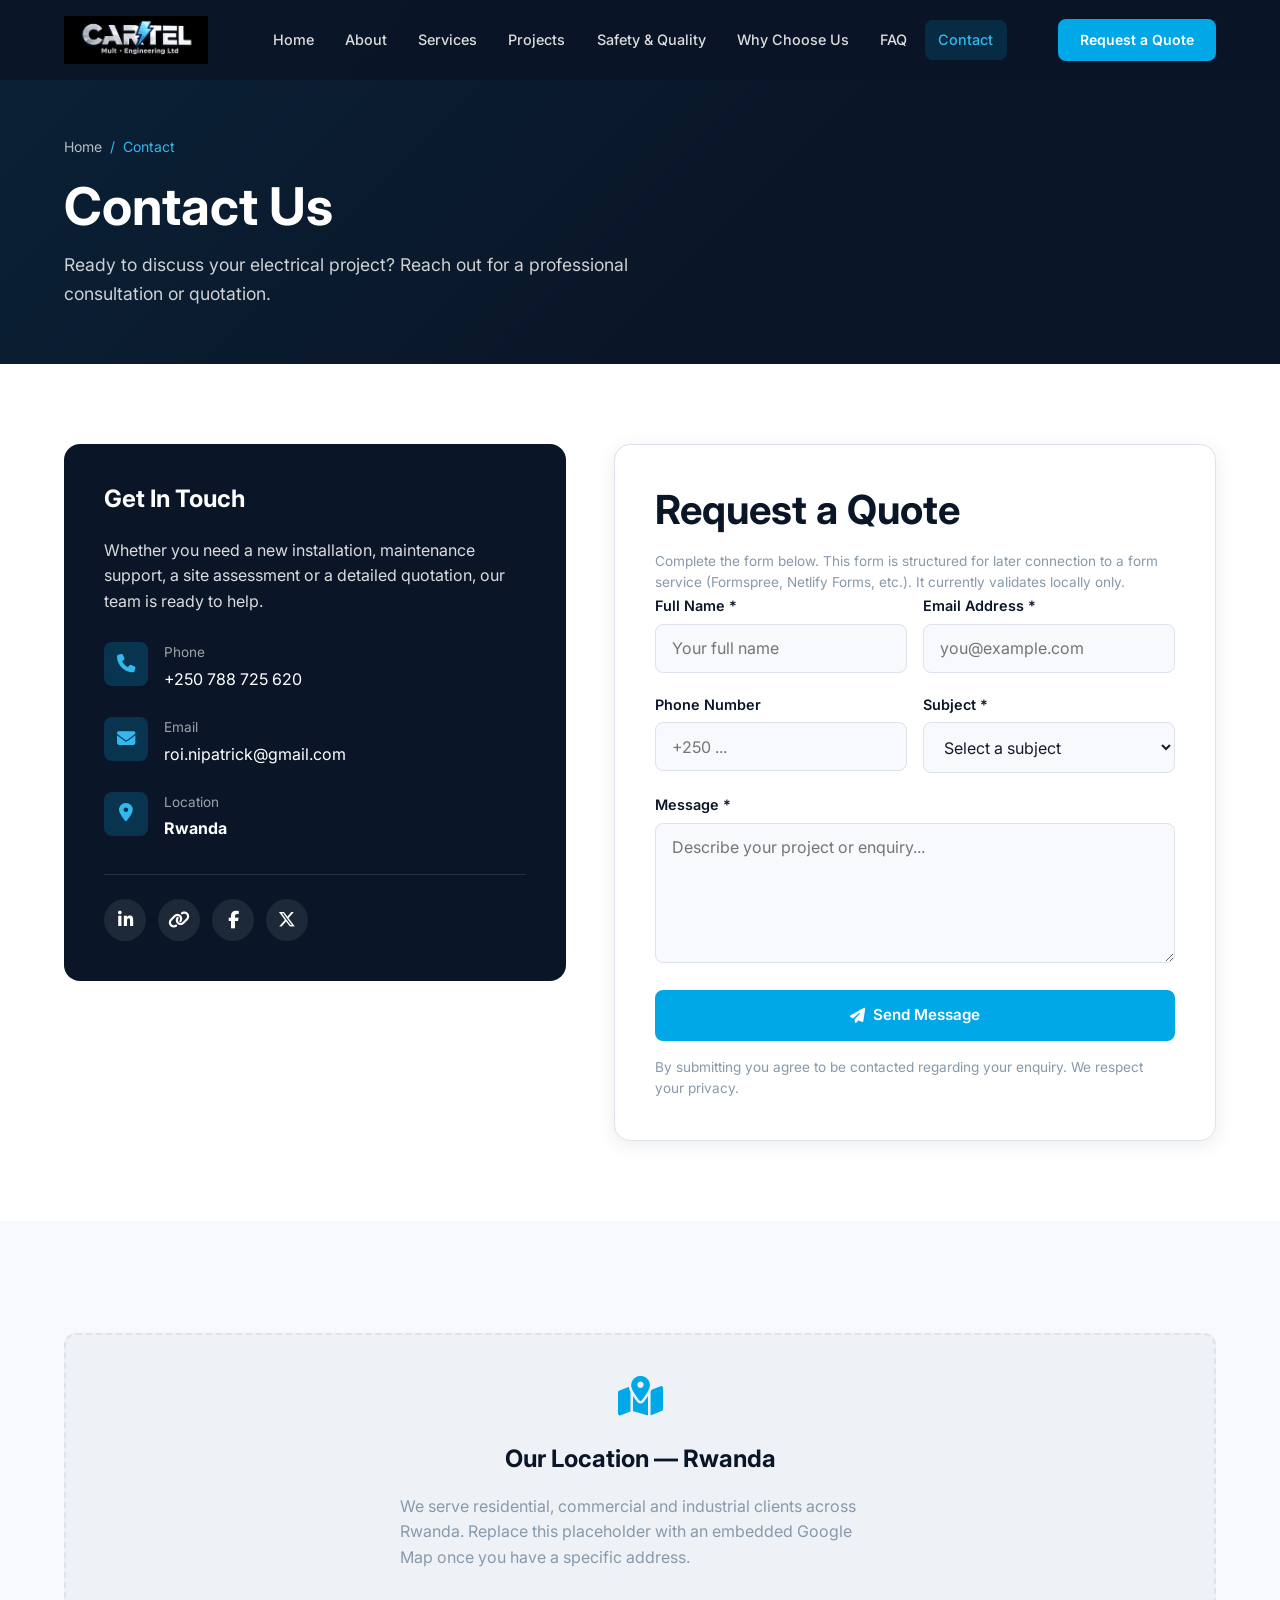
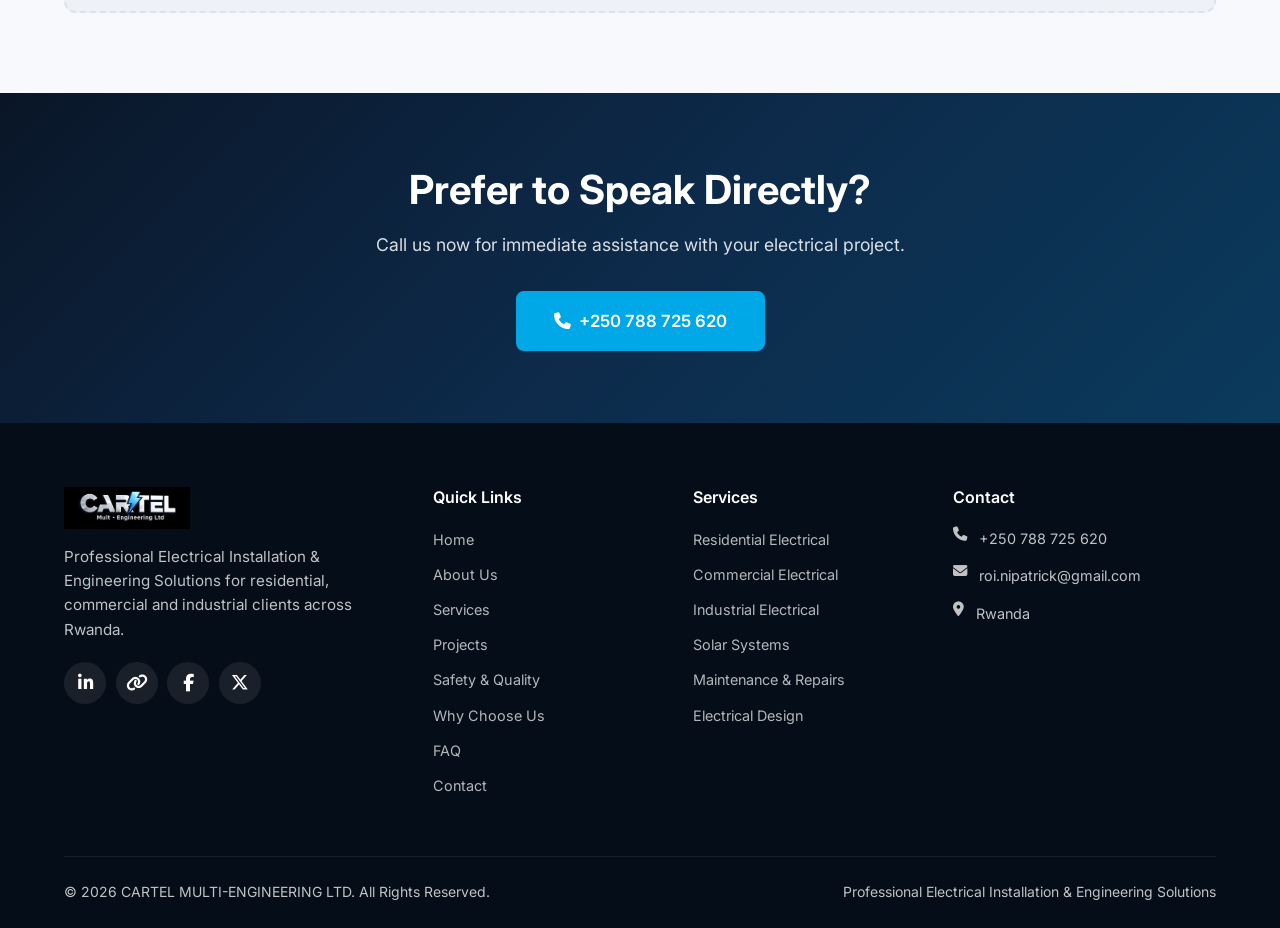
==== contact.html @ 132e582a "Add files via upload" ====
<!DOCTYPE html>
<html lang="en">
<head>
  <meta charset="UTF-8">
  <meta name="viewport" content="width=device-width, initial-scale=1.0">
  <title>Contact Us | CARTEL MULTI-ENGINEERING LTD - Electrical Installation Rwanda</title>
  <meta name="description" content="Contact CARTEL MULTI-ENGINEERING LTD for professional electrical installation, engineering, maintenance and solar services in Rwanda. Request a quote today.">
  <meta name="keywords" content="contact electrical company Rwanda, electrical quote Rwanda, electrician Rwanda contact, CARTEL MULTI-ENGINEERING">
  <meta name="author" content="CARTEL MULTI-ENGINEERING LTD">
  <meta property="og:title" content="Contact Us | CARTEL MULTI-ENGINEERING LTD">
  <meta property="og:description" content="Get in touch for professional electrical installation and engineering solutions in Rwanda. Call, email or send a message.">
  <meta property="og:type" content="website">
  <meta property="og:image" content="logo.jpg">
  <link rel="icon" type="image/jpeg" href="logo.jpg">
  <link rel="preconnect" href="https://fonts.googleapis.com">
  <link rel="preconnect" href="https://fonts.gstatic.com" crossorigin>
  <link href="https://fonts.googleapis.com/css2?family=Inter:wght@400;500;600;700;800&display=swap" rel="stylesheet">
  <link rel="stylesheet" href="https://cdnjs.cloudflare.com/ajax/libs/font-awesome/6.5.1/css/all.min.css">
  <link rel="stylesheet" href="style.css">
</head>
<body>
  <header class="header" role="banner">
    <div class="container header-inner">
      <a href="index.html" class="logo" aria-label="CARTEL MULTI-ENGINEERING LTD Home">
        <img src="logo.jpg" alt="CARTEL MULTI-ENGINEERING LTD Logo">
      </a>
      <nav class="nav" aria-label="Main navigation">
        <a href="index.html" class="nav-link">Home</a>
        <a href="about.html" class="nav-link">About</a>
        <a href="services.html" class="nav-link">Services</a>
        <a href="projects.html" class="nav-link">Projects</a>
        <a href="safety.html" class="nav-link">Safety & Quality</a>
        <a href="why-us.html" class="nav-link">Why Choose Us</a>
        <a href="faq.html" class="nav-link">FAQ</a>
        <a href="contact.html" class="nav-link active">Contact</a>
      </nav>
      <div class="header-cta">
        <a href="contact.html" class="btn btn-primary">Request a Quote</a>
      </div>
      <button class="menu-toggle" aria-label="Open menu" aria-expanded="false" aria-controls="mobile-nav">
        <span></span><span></span><span></span>
      </button>
    </div>
  </header>

  <div class="nav-overlay" id="mobile-nav" role="dialog" aria-label="Mobile navigation">
    <nav class="nav" aria-label="Mobile navigation">
      <a href="index.html" class="nav-link">Home</a>
      <a href="about.html" class="nav-link">About</a>
      <a href="services.html" class="nav-link">Services</a>
      <a href="projects.html" class="nav-link">Projects</a>
      <a href="safety.html" class="nav-link">Safety & Quality</a>
      <a href="why-us.html" class="nav-link">Why Choose Us</a>
      <a href="faq.html" class="nav-link">FAQ</a>
      <a href="contact.html" class="nav-link active">Contact</a>
    </nav>
    <div class="header-cta">
      <a href="contact.html" class="btn btn-primary">Request a Quote</a>
    </div>
  </div>

  <main>
    <section class="page-hero">
      <div class="container">
        <nav class="breadcrumb" aria-label="Breadcrumb">
          <a href="index.html">Home</a>
          <span>/</span>
          <span>Contact</span>
        </nav>
        <h1>Contact Us</h1>
        <p>Ready to discuss your electrical project? Reach out for a professional consultation or quotation.</p>
      </div>
    </section>

    <section class="section">
      <div class="container">
        <div class="contact-grid">
          <!-- Contact Info Card -->
          <div class="contact-info-card fade-up">
            <h3>Get In Touch</h3>
            <p style="color: rgba(255,255,255,0.85); margin-bottom: 1.75rem;">Whether you need a new installation, maintenance support, a site assessment or a detailed quotation, our team is ready to help.</p>

            <div class="contact-detail">
              <div class="contact-detail-icon"><i class="fas fa-phone" aria-hidden="true"></i></div>
              <div>
                <span>Phone</span>
                <a href="tel:+250788725620">+250 788 725 620</a>
              </div>
            </div>
            <div class="contact-detail">
              <div class="contact-detail-icon"><i class="fas fa-envelope" aria-hidden="true"></i></div>
              <div>
                <span>Email</span>
                <a href="mailto:roi.nipatrick@gmail.com">roi.nipatrick@gmail.com</a>
              </div>
            </div>
            <div class="contact-detail">
              <div class="contact-detail-icon"><i class="fas fa-map-marker-alt" aria-hidden="true"></i></div>
              <div>
                <span>Location</span>
                <strong style="color:#fff; display:block;">Rwanda</strong>
              </div>
            </div>

            <div class="social-links">
              <a href="https://www.linkedin.com/in/carterpatrique" class="social-link" target="_blank" rel="noopener noreferrer" aria-label="LinkedIn"><i class="fab fa-linkedin-in"></i></a>
              <a href="https://linktr.ee/Cartel_patrique" class="social-link" target="_blank" rel="noopener noreferrer" aria-label="Linktree"><i class="fas fa-link"></i></a>
              <a href="https://www.facebook.com/cartel.patrique" class="social-link" target="_blank" rel="noopener noreferrer" aria-label="Facebook"><i class="fab fa-facebook-f"></i></a>
              <a href="https://x.com/Cartel_Patrique" class="social-link" target="_blank" rel="noopener noreferrer" aria-label="X / Twitter"><i class="fab fa-x-twitter"></i></a>
            </div>
          </div>

          <!-- Contact Form -->
          <div class="contact-form fade-up">
            <h2 style="margin-bottom: 0.5rem;">Request a Quote</h2>
            <p class="form-note">Complete the form below. This form is structured for later connection to a form service (Formspree, Netlify Forms, etc.). It currently validates locally only.</p>

            <form id="contactForm" novalidate>
              <div class="form-row">
                <div class="form-group">
                  <label for="name">Full Name *</label>
                  <input type="text" id="name" name="name" required autocomplete="name" placeholder="Your full name">
                </div>
                <div class="form-group">
                  <label for="email">Email Address *</label>
                  <input type="email" id="email" name="email" required autocomplete="email" placeholder="you@example.com">
                </div>
              </div>
              <div class="form-row">
                <div class="form-group">
                  <label for="phone">Phone Number</label>
                  <input type="tel" id="phone" name="phone" autocomplete="tel" placeholder="+250 ...">
                </div>
                <div class="form-group">
                  <label for="subject">Subject *</label>
                  <select id="subject" name="subject" required>
                    <option value="">Select a subject</option>
                    <option value="quote">Request a Quote</option>
                    <option value="residential">Residential Electrical</option>
                    <option value="commercial">Commercial Electrical</option>
                    <option value="industrial">Industrial Electrical</option>
                    <option value="solar">Solar Systems</option>
                    <option value="maintenance">Maintenance / Repair</option>
                    <option value="inspection">Inspection &amp; Testing</option>
                    <option value="other">Other Enquiry</option>
                  </select>
                </div>
              </div>
              <div class="form-group">
                <label for="message">Message *</label>
                <textarea id="message" name="message" rows="5" required placeholder="Describe your project or enquiry..."></textarea>
              </div>
              <button type="submit" class="btn btn-primary" style="width:100%;">
                <i class="fas fa-paper-plane" aria-hidden="true"></i> Send Message
              </button>
              <p class="form-note" style="margin-top:1rem; margin-bottom:0;">By submitting you agree to be contacted regarding your enquiry. We respect your privacy.</p>
            </form>

            <div id="formSuccess" class="form-success" hidden>
              <i class="fas fa-check-circle" style="font-size:2.5rem; color:var(--accent); margin-bottom:1rem;" aria-hidden="true"></i>
              <h3>Thank you</h3>
              <p>Your message has been validated successfully. Please connect this form to a backend or form service to enable actual delivery. You can also reach us directly by phone or email.</p>
            </div>
          </div>
        </div>
      </div>
    </section>

    <section class="section section-light">
      <div class="container">
        <div class="map-placeholder fade-up" role="img" aria-label="Map placeholder for Rwanda location">
          <i class="fas fa-map-marked-alt" aria-hidden="true"></i>
          <h3 style="margin:1rem 0 0.5rem; color:var(--primary);">Our Location — Rwanda</h3>
          <p style="max-width:480px; margin:0 auto;">We serve residential, commercial and industrial clients across Rwanda. Replace this placeholder with an embedded Google Map once you have a specific address.</p>
        </div>
      </div>
    </section>

    <section class="cta-section">
      <div class="container">
        <div class="cta-content fade-up">
          <h2>Prefer to Speak Directly?</h2>
          <p>Call us now for immediate assistance with your electrical project.</p>
          <a href="tel:+250788725620" class="btn btn-primary btn-lg">
            <i class="fas fa-phone" aria-hidden="true"></i> +250 788 725 620
          </a>
        </div>
      </div>
    </section>
  </main>

  <footer class="footer" role="contentinfo">
    <div class="container">
      <div class="footer-grid">
        <div class="footer-brand">
          <a href="index.html" class="logo">
            <img src="logo.jpg" alt="CARTEL MULTI-ENGINEERING LTD">
          </a>
          <p>Professional Electrical Installation &amp; Engineering Solutions for residential, commercial and industrial clients across Rwanda.</p>
          <div class="footer-social">
            <a href="https://www.linkedin.com/in/carterpatrique" class="social-link" target="_blank" rel="noopener noreferrer" aria-label="LinkedIn"><i class="fab fa-linkedin-in"></i></a>
            <a href="https://linktr.ee/Cartel_patrique" class="social-link" target="_blank" rel="noopener noreferrer" aria-label="Linktree"><i class="fas fa-link"></i></a>
            <a href="https://www.facebook.com/cartel.patrique" class="social-link" target="_blank" rel="noopener noreferrer" aria-label="Facebook"><i class="fab fa-facebook-f"></i></a>
            <a href="https://x.com/Cartel_Patrique" class="social-link" target="_blank" rel="noopener noreferrer" aria-label="X / Twitter"><i class="fab fa-x-twitter"></i></a>
          </div>
        </div>
        <div>
          <h4>Quick Links</h4>
          <ul class="footer-links">
            <li><a href="index.html">Home</a></li>
            <li><a href="about.html">About Us</a></li>
            <li><a href="services.html">Services</a></li>
            <li><a href="projects.html">Projects</a></li>
            <li><a href="safety.html">Safety &amp; Quality</a></li>
            <li><a href="why-us.html">Why Choose Us</a></li>
            <li><a href="faq.html">FAQ</a></li>
            <li><a href="contact.html">Contact</a></li>
          </ul>
        </div>
        <div>
          <h4>Services</h4>
          <ul class="footer-links">
            <li><a href="services.html">Residential Electrical</a></li>
            <li><a href="services.html">Commercial Electrical</a></li>
            <li><a href="services.html">Industrial Electrical</a></li>
            <li><a href="services.html">Solar Systems</a></li>
            <li><a href="services.html">Maintenance &amp; Repairs</a></li>
            <li><a href="services.html">Electrical Design</a></li>
          </ul>
        </div>
        <div>
          <h4>Contact</h4>
          <ul class="footer-contact">
            <li><i class="fas fa-phone" aria-hidden="true"></i><a href="tel:+250788725620">+250 788 725 620</a></li>
            <li><i class="fas fa-envelope" aria-hidden="true"></i><a href="mailto:roi.nipatrick@gmail.com">roi.nipatrick@gmail.com</a></li>
            <li><i class="fas fa-map-marker-alt" aria-hidden="true"></i><span>Rwanda</span></li>
          </ul>
        </div>
      </div>
      <div class="footer-bottom">
        <p>&copy; <span class="current-year">2026</span> CARTEL MULTI-ENGINEERING LTD. All Rights Reserved.</p>
        <p>Professional Electrical Installation &amp; Engineering Solutions</p>
      </div>
    </div>
  </footer>

  <button class="back-to-top" aria-label="Back to top"><i class="fas fa-arrow-up"></i></button>
  <script src="script.js"></script>
</body>
</html>
---- style.css ----
/* =====================================================
   CARTEL MULTI-ENGINEERING LTD - Main Stylesheet
   Professional Electrical Installation & Engineering
   ===================================================== */

/* CSS Variables */
:root {
  --primary: #0a1628;
  --primary-light: #13233a;
  --primary-dark: #050d18;
  --accent: #00a8e8;
  --accent-hover: #0090c8;
  --accent-light: #33b8ed;
  --electric: #00d4ff;
  --text: #1a1a2e;
  --text-light: #5a6a7a;
  --text-muted: #8899aa;
  --white: #ffffff;
  --off-white: #f7f9fc;
  --light-gray: #eef2f7;
  --border: #dce3ec;
  --success: #10b981;
  --warning: #f59e0b;
  --shadow-sm: 0 2px 8px rgba(10, 22, 40, 0.06);
  --shadow: 0 4px 20px rgba(10, 22, 40, 0.08);
  --shadow-lg: 0 12px 40px rgba(10, 22, 40, 0.12);
  --shadow-xl: 0 20px 60px rgba(10, 22, 40, 0.15);
  --radius: 8px;
  --radius-lg: 12px;
  --radius-xl: 16px;
  --transition: 0.3s ease;
  --font: 'Inter', -apple-system, BlinkMacSystemFont, 'Segoe UI', Roboto, Oxygen, Ubuntu, sans-serif;
  --header-height: 80px;
}

/* Reset & Base */
*, *::before, *::after {
  box-sizing: border-box;
  margin: 0;
  padding: 0;
}

html {
  scroll-behavior: smooth;
  font-size: 16px;
}

@media (prefers-reduced-motion: reduce) {
  html { scroll-behavior: auto; }
  *, *::before, *::after {
    animation-duration: 0.01ms !important;
    animation-iteration-count: 1 !important;
    transition-duration: 0.01ms !important;
  }
}

body {
  font-family: var(--font);
  color: var(--text);
  background: var(--white);
  line-height: 1.6;
  overflow-x: hidden;
}

img {
  max-width: 100%;
  height: auto;
  display: block;
}

a {
  color: var(--accent);
  text-decoration: none;
  transition: color var(--transition);
}

a:hover {
  color: var(--accent-hover);
}

ul, ol {
  list-style: none;
}

button, input, textarea, select {
  font-family: inherit;
  font-size: inherit;
}

/* Typography */
h1, h2, h3, h4, h5, h6 {
  font-weight: 700;
  line-height: 1.25;
  color: var(--primary);
}

h1 { font-size: clamp(2rem, 5vw, 3.25rem); }
h2 { font-size: clamp(1.75rem, 4vw, 2.5rem); }
h3 { font-size: clamp(1.25rem, 3vw, 1.5rem); }
h4 { font-size: 1.125rem; }

.section-title {
  margin-bottom: 1rem;
}

.section-subtitle {
  color: var(--text-light);
  font-size: 1.1rem;
  max-width: 640px;
  margin: 0 auto 2.5rem;
}

.text-center { text-align: center; }
.text-accent { color: var(--accent); }

/* Container */
.container {
  width: 100%;
  max-width: 1200px;
  margin: 0 auto;
  padding: 0 1.5rem;
}

.container-wide {
  max-width: 1400px;
}

/* Buttons */
.btn {
  display: inline-flex;
  align-items: center;
  justify-content: center;
  gap: 0.5rem;
  padding: 0.875rem 1.75rem;
  font-weight: 600;
  font-size: 0.95rem;
  border-radius: var(--radius);
  border: 2px solid transparent;
  cursor: pointer;
  transition: all var(--transition);
  text-decoration: none;
  line-height: 1.2;
  white-space: nowrap;
}

.btn-primary {
  background: var(--accent);
  color: var(--white);
  border-color: var(--accent);
}

.btn-primary:hover {
  background: var(--accent-hover);
  border-color: var(--accent-hover);
  color: var(--white);
  transform: translateY(-2px);
  box-shadow: 0 8px 20px rgba(0, 168, 232, 0.35);
}

.btn-secondary {
  background: transparent;
  color: var(--white);
  border-color: var(--white);
}

.btn-secondary:hover {
  background: var(--white);
  color: var(--primary);
}

.btn-outline {
  background: transparent;
  color: var(--accent);
  border-color: var(--accent);
}

.btn-outline:hover {
  background: var(--accent);
  color: var(--white);
}

.btn-dark {
  background: var(--primary);
  color: var(--white);
  border-color: var(--primary);
}

.btn-dark:hover {
  background: var(--primary-light);
  border-color: var(--primary-light);
  color: var(--white);
  transform: translateY(-2px);
}

.btn-lg {
  padding: 1.1rem 2.25rem;
  font-size: 1.05rem;
}

.btn-sm {
  padding: 0.6rem 1.25rem;
  font-size: 0.875rem;
}

/* Header */
.header {
  position: fixed;
  top: 0;
  left: 0;
  right: 0;
  z-index: 1000;
  background: rgba(10, 22, 40, 0.97);
  backdrop-filter: blur(12px);
  -webkit-backdrop-filter: blur(12px);
  height: var(--header-height);
  transition: box-shadow var(--transition);
}

.header.scrolled {
  box-shadow: 0 4px 30px rgba(0, 0, 0, 0.25);
}

.header-inner {
  display: flex;
  align-items: center;
  justify-content: space-between;
  height: 100%;
  gap: 1.5rem;
}

.logo {
  display: flex;
  align-items: center;
  flex-shrink: 0;
}

.logo img {
  height: 48px;
  width: auto;
  object-fit: contain;
}

.nav {
  display: flex;
  align-items: center;
  gap: 0.25rem;
}

.nav-link {
  color: rgba(255, 255, 255, 0.85);
  font-weight: 500;
  font-size: 0.9rem;
  padding: 0.5rem 0.85rem;
  border-radius: var(--radius);
  transition: all var(--transition);
  white-space: nowrap;
}

.nav-link:hover,
.nav-link.active {
  color: var(--white);
  background: rgba(0, 168, 232, 0.15);
}

.nav-link.active {
  color: var(--accent-light);
}

.header-cta {
  flex-shrink: 0;
}

.header-cta .btn {
  padding: 0.65rem 1.25rem;
  font-size: 0.875rem;
}

/* Mobile Menu Toggle */
.menu-toggle {
  display: none;
  flex-direction: column;
  justify-content: center;
  gap: 5px;
  width: 40px;
  height: 40px;
  background: transparent;
  border: none;
  cursor: pointer;
  padding: 8px;
  z-index: 1001;
}

.menu-toggle span {
  display: block;
  width: 100%;
  height: 2.5px;
  background: var(--white);
  border-radius: 2px;
  transition: all 0.3s ease;
}

.menu-toggle.active span:nth-child(1) {
  transform: translateY(7.5px) rotate(45deg);
}

.menu-toggle.active span:nth-child(2) {
  opacity: 0;
}

.menu-toggle.active span:nth-child(3) {
  transform: translateY(-7.5px) rotate(-45deg);
}

/* Mobile Nav Overlay */
.nav-overlay {
  display: none;
}

/* Hero */
.hero {
  position: relative;
  min-height: 100vh;
  display: flex;
  align-items: center;
  background: var(--primary);
  color: var(--white);
  padding-top: var(--header-height);
  overflow: hidden;
}

.hero-bg {
  position: absolute;
  inset: 0;
  background: 
    linear-gradient(135deg, rgba(10, 22, 40, 0.92) 0%, rgba(10, 22, 40, 0.85) 50%, rgba(0, 80, 120, 0.75) 100%),
    url('https://images.unsplash.com/photo-1621905251189-08b45d6a269e?w=1920&q=80') center/cover no-repeat;
}

.hero-content {
  position: relative;
  z-index: 2;
  max-width: 720px;
  padding: 4rem 0;
}

.hero-badge {
  display: inline-flex;
  align-items: center;
  gap: 0.5rem;
  background: rgba(0, 168, 232, 0.15);
  border: 1px solid rgba(0, 168, 232, 0.35);
  color: var(--accent-light);
  padding: 0.4rem 1rem;
  border-radius: 50px;
  font-size: 0.85rem;
  font-weight: 600;
  margin-bottom: 1.5rem;
}

.hero h1 {
  color: var(--white);
  margin-bottom: 1.25rem;
  letter-spacing: -0.02em;
}

.hero-text {
  font-size: 1.15rem;
  color: rgba(255, 255, 255, 0.85);
  margin-bottom: 2rem;
  max-width: 560px;
  line-height: 1.7;
}

.hero-actions {
  display: flex;
  flex-wrap: wrap;
  gap: 1rem;
  margin-bottom: 3rem;
}

.hero-stats {
  display: flex;
  flex-wrap: wrap;
  gap: 2.5rem;
  padding-top: 2rem;
  border-top: 1px solid rgba(255, 255, 255, 0.12);
}

.hero-stat strong {
  display: block;
  font-size: 1.75rem;
  color: var(--accent-light);
  font-weight: 700;
}

.hero-stat span {
  font-size: 0.9rem;
  color: rgba(255, 255, 255, 0.7);
}

/* Sections */
.section {
  padding: 5rem 0;
}

.section-dark {
  background: var(--primary);
  color: var(--white);
}

.section-dark h2,
.section-dark h3 {
  color: var(--white);
}

.section-light {
  background: var(--off-white);
}

.section-header {
  text-align: center;
  margin-bottom: 3rem;
}

.section-header .section-subtitle {
  margin-left: auto;
  margin-right: auto;
}

/* Cards Grid */
.cards-grid {
  display: grid;
  grid-template-columns: repeat(auto-fit, minmax(280px, 1fr));
  gap: 1.75rem;
}

.card {
  background: var(--white);
  border-radius: var(--radius-lg);
  overflow: hidden;
  box-shadow: var(--shadow);
  transition: all var(--transition);
  border: 1px solid var(--border);
}

.card:hover {
  transform: translateY(-6px);
  box-shadow: var(--shadow-lg);
}

.card-img {
  height: 200px;
  overflow: hidden;
  background: var(--light-gray);
}

.card-img img {
  width: 100%;
  height: 100%;
  object-fit: cover;
  transition: transform 0.5s ease;
}

.card:hover .card-img img {
  transform: scale(1.05);
}

.card-body {
  padding: 1.5rem;
}

.card-body h3 {
  margin-bottom: 0.6rem;
  font-size: 1.2rem;
}

.card-body p {
  color: var(--text-light);
  font-size: 0.95rem;
  margin-bottom: 1rem;
}

.card-link {
  font-weight: 600;
  font-size: 0.9rem;
  display: inline-flex;
  align-items: center;
  gap: 0.35rem;
}

.card-link::after {
  content: '→';
  transition: transform var(--transition);
}

.card-link:hover::after {
  transform: translateX(4px);
}

/* Feature / Strength Cards */
.feature-card {
  background: var(--white);
  border-radius: var(--radius-lg);
  padding: 2rem;
  box-shadow: var(--shadow-sm);
  border: 1px solid var(--border);
  transition: all var(--transition);
  height: 100%;
}

.feature-card:hover {
  box-shadow: var(--shadow);
  border-color: rgba(0, 168, 232, 0.3);
}

.feature-icon {
  width: 56px;
  height: 56px;
  background: linear-gradient(135deg, rgba(0, 168, 232, 0.12), rgba(0, 168, 232, 0.05));
  border-radius: var(--radius);
  display: flex;
  align-items: center;
  justify-content: center;
  margin-bottom: 1.25rem;
  color: var(--accent);
  font-size: 1.5rem;
}

.feature-card h3 {
  margin-bottom: 0.6rem;
  font-size: 1.15rem;
}

.feature-card p {
  color: var(--text-light);
  font-size: 0.95rem;
}

/* Why Choose / Values */
.values-grid {
  display: grid;
  grid-template-columns: repeat(auto-fit, minmax(260px, 1fr));
  gap: 1.5rem;
}

.value-item {
  display: flex;
  gap: 1rem;
  padding: 1.5rem;
  background: var(--white);
  border-radius: var(--radius-lg);
  border: 1px solid var(--border);
  transition: all var(--transition);
}

.value-item:hover {
  border-color: var(--accent);
  box-shadow: var(--shadow);
}

.value-icon {
  flex-shrink: 0;
  width: 48px;
  height: 48px;
  background: rgba(0, 168, 232, 0.1);
  border-radius: 50%;
  display: flex;
  align-items: center;
  justify-content: center;
  color: var(--accent);
  font-size: 1.25rem;
}

.value-item h4 {
  margin-bottom: 0.35rem;
}

.value-item p {
  color: var(--text-light);
  font-size: 0.9rem;
}

/* CTA Banner */
.cta-banner {
  background: linear-gradient(135deg, var(--primary) 0%, #0d2a4a 50%, #0a3a5c 100%);
  color: var(--white);
  padding: 4.5rem 0;
  text-align: center;
  position: relative;
  overflow: hidden;
}

.cta-banner::before {
  content: '';
  position: absolute;
  top: -50%;
  right: -20%;
  width: 60%;
  height: 200%;
  background: radial-gradient(circle, rgba(0, 168, 232, 0.12) 0%, transparent 70%);
  pointer-events: none;
}

.cta-banner h2 {
  color: var(--white);
  margin-bottom: 1rem;
}

.cta-banner p {
  color: rgba(255, 255, 255, 0.85);
  font-size: 1.1rem;
  max-width: 560px;
  margin: 0 auto 2rem;
}

.cta-actions {
  display: flex;
  flex-wrap: wrap;
  justify-content: center;
  gap: 1rem;
}

/* Page Hero (inner pages) */
.page-hero {
  background: var(--primary);
  color: var(--white);
  padding: calc(var(--header-height) + 3.5rem) 0 3.5rem;
  position: relative;
  overflow: hidden;
}

.page-hero::before {
  content: '';
  position: absolute;
  inset: 0;
  background: linear-gradient(135deg, rgba(0, 168, 232, 0.08) 0%, transparent 60%);
}

.page-hero .container {
  position: relative;
  z-index: 1;
}

.page-hero h1 {
  color: var(--white);
  margin-bottom: 0.75rem;
}

.page-hero p {
  color: rgba(255, 255, 255, 0.8);
  font-size: 1.1rem;
  max-width: 600px;
}

.breadcrumb {
  display: flex;
  align-items: center;
  gap: 0.5rem;
  font-size: 0.875rem;
  color: rgba(255, 255, 255, 0.6);
  margin-bottom: 1rem;
}

.breadcrumb a {
  color: rgba(255, 255, 255, 0.7);
}

.breadcrumb a:hover {
  color: var(--accent-light);
}

.breadcrumb span {
  color: var(--accent-light);
}

/* About specific */
.about-grid {
  display: grid;
  grid-template-columns: 1fr 1fr;
  gap: 3rem;
  align-items: center;
}

.about-image {
  border-radius: var(--radius-xl);
  overflow: hidden;
  box-shadow: var(--shadow-lg);
}

.about-image img {
  width: 100%;
  height: 100%;
  object-fit: cover;
  min-height: 360px;
}

.about-content h2 {
  margin-bottom: 1.25rem;
}

.about-content p {
  color: var(--text-light);
  margin-bottom: 1rem;
}

.mission-vision {
  display: grid;
  grid-template-columns: 1fr 1fr;
  gap: 2rem;
}

.mv-card {
  background: var(--white);
  padding: 2rem;
  border-radius: var(--radius-lg);
  border-left: 4px solid var(--accent);
  box-shadow: var(--shadow);
}

.mv-card h3 {
  margin-bottom: 0.75rem;
  display: flex;
  align-items: center;
  gap: 0.5rem;
}

.mv-card p {
  color: var(--text-light);
}

/* Services */
.service-card {
  background: var(--white);
  border-radius: var(--radius-lg);
  overflow: hidden;
  box-shadow: var(--shadow);
  border: 1px solid var(--border);
  transition: all var(--transition);
  display: flex;
  flex-direction: column;
  height: 100%;
}

.service-card:hover {
  transform: translateY(-5px);
  box-shadow: var(--shadow-lg);
  border-color: rgba(0, 168, 232, 0.25);
}

.service-card .card-img {
  height: 180px;
}

.service-card .card-body {
  flex: 1;
  display: flex;
  flex-direction: column;
}

.service-card .card-body p {
  flex: 1;
}

.service-tags {
  display: flex;
  flex-wrap: wrap;
  gap: 0.4rem;
  margin-top: 0.75rem;
}

.service-tag {
  background: rgba(0, 168, 232, 0.1);
  color: var(--accent);
  font-size: 0.75rem;
  font-weight: 600;
  padding: 0.25rem 0.6rem;
  border-radius: 4px;
}

/* Projects */
.filter-bar {
  display: flex;
  flex-wrap: wrap;
  gap: 0.5rem;
  justify-content: center;
  margin-bottom: 2.5rem;
}

.filter-btn {
  padding: 0.55rem 1.25rem;
  border-radius: 50px;
  border: 1.5px solid var(--border);
  background: var(--white);
  color: var(--text);
  font-weight: 500;
  font-size: 0.9rem;
  cursor: pointer;
  transition: all var(--transition);
}

.filter-btn:hover,
.filter-btn.active {
  background: var(--accent);
  border-color: var(--accent);
  color: var(--white);
}

.project-card {
  position: relative;
  border-radius: var(--radius-lg);
  overflow: hidden;
  box-shadow: var(--shadow);
  background: var(--white);
  transition: all var(--transition);
}

.project-card:hover {
  transform: translateY(-5px);
  box-shadow: var(--shadow-lg);
}

.project-card .card-img {
  height: 220px;
}

.project-badge {
  position: absolute;
  top: 1rem;
  left: 1rem;
  background: var(--accent);
  color: var(--white);
  font-size: 0.75rem;
  font-weight: 600;
  padding: 0.3rem 0.75rem;
  border-radius: 4px;
  z-index: 2;
}

.project-placeholder-note {
  background: rgba(0, 168, 232, 0.08);
  border: 1px dashed rgba(0, 168, 232, 0.35);
  border-radius: var(--radius);
  padding: 0.75rem 1rem;
  font-size: 0.85rem;
  color: var(--text-light);
  margin-bottom: 2rem;
  text-align: center;
}

/* Safety page */
.safety-list {
  display: grid;
  gap: 1.25rem;
}

.safety-item {
  display: flex;
  gap: 1.25rem;
  align-items: flex-start;
  background: var(--white);
  padding: 1.5rem;
  border-radius: var(--radius-lg);
  border: 1px solid var(--border);
}

.safety-num {
  flex-shrink: 0;
  width: 40px;
  height: 40px;
  background: var(--accent);
  color: var(--white);
  border-radius: 50%;
  display: flex;
  align-items: center;
  justify-content: center;
  font-weight: 700;
  font-size: 1rem;
}

.safety-item h4 {
  margin-bottom: 0.35rem;
}

.safety-item p {
  color: var(--text-light);
  font-size: 0.95rem;
}

/* FAQ Accordion */
.faq-list {
  max-width: 800px;
  margin: 0 auto;
}

.faq-item {
  background: var(--white);
  border: 1px solid var(--border);
  border-radius: var(--radius);
  margin-bottom: 0.75rem;
  overflow: hidden;
  transition: box-shadow var(--transition);
}

.faq-item.active {
  box-shadow: var(--shadow);
  border-color: rgba(0, 168, 232, 0.3);
}

.faq-question {
  width: 100%;
  display: flex;
  align-items: center;
  justify-content: space-between;
  gap: 1rem;
  padding: 1.25rem 1.5rem;
  background: transparent;
  border: none;
  cursor: pointer;
  text-align: left;
  font-weight: 600;
  font-size: 1rem;
  color: var(--primary);
  transition: background var(--transition);
}

.faq-question:hover {
  background: var(--off-white);
}

.faq-icon {
  flex-shrink: 0;
  width: 28px;
  height: 28px;
  border-radius: 50%;
  background: rgba(0, 168, 232, 0.1);
  color: var(--accent);
  display: flex;
  align-items: center;
  justify-content: center;
  font-size: 1.1rem;
  transition: transform var(--transition);
}

.faq-item.active .faq-icon {
  transform: rotate(45deg);
  background: var(--accent);
  color: var(--white);
}

.faq-answer {
  max-height: 0;
  overflow: hidden;
  transition: max-height 0.35s ease;
}

.faq-answer-inner {
  padding: 0 1.5rem 1.25rem;
  color: var(--text-light);
  line-height: 1.7;
}

/* Contact */
.contact-grid {
  display: grid;
  grid-template-columns: 1fr 1.2fr;
  gap: 3rem;
}

.contact-info-card {
  background: var(--primary);
  color: var(--white);
  border-radius: var(--radius-xl);
  padding: 2.5rem;
  height: fit-content;
}

.contact-info-card h3 {
  color: var(--white);
  margin-bottom: 1.5rem;
}

.contact-detail {
  display: flex;
  gap: 1rem;
  margin-bottom: 1.5rem;
  align-items: flex-start;
}

.contact-detail-icon {
  width: 44px;
  height: 44px;
  background: rgba(0, 168, 232, 0.2);
  border-radius: var(--radius);
  display: flex;
  align-items: center;
  justify-content: center;
  color: var(--accent-light);
  flex-shrink: 0;
  font-size: 1.15rem;
}

.contact-detail a {
  color: var(--white);
}

.contact-detail a:hover {
  color: var(--accent-light);
}

.contact-detail span {
  display: block;
  font-size: 0.85rem;
  color: rgba(255, 255, 255, 0.6);
  margin-bottom: 0.2rem;
}

.social-links {
  display: flex;
  gap: 0.75rem;
  margin-top: 2rem;
  padding-top: 1.5rem;
  border-top: 1px solid rgba(255, 255, 255, 0.12);
}

.social-link {
  width: 42px;
  height: 42px;
  border-radius: 50%;
  background: rgba(255, 255, 255, 0.08);
  display: flex;
  align-items: center;
  justify-content: center;
  color: var(--white);
  transition: all var(--transition);
  font-size: 1.1rem;
}

.social-link:hover {
  background: var(--accent);
  color: var(--white);
  transform: translateY(-3px);
}

/* Contact Form */
.contact-form {
  background: var(--white);
  border-radius: var(--radius-xl);
  padding: 2.5rem;
  box-shadow: var(--shadow);
  border: 1px solid var(--border);
}

.form-group {
  margin-bottom: 1.25rem;
}

.form-group label {
  display: block;
  font-weight: 600;
  font-size: 0.9rem;
  margin-bottom: 0.4rem;
  color: var(--primary);
}

.form-group input,
.form-group textarea,
.form-group select {
  width: 100%;
  padding: 0.85rem 1rem;
  border: 1.5px solid var(--border);
  border-radius: var(--radius);
  background: var(--off-white);
  transition: all var(--transition);
  color: var(--text);
}

.form-group input:focus,
.form-group textarea:focus,
.form-group select:focus {
  outline: none;
  border-color: var(--accent);
  background: var(--white);
  box-shadow: 0 0 0 3px rgba(0, 168, 232, 0.15);
}

.form-group textarea {
  min-height: 140px;
  resize: vertical;
}

.form-row {
  display: grid;
  grid-template-columns: 1fr 1fr;
  gap: 1rem;
}

.form-note {
  font-size: 0.85rem;
  color: var(--text-muted);
  margin-top: 1rem;
}

.form-success {
  display: none;
  background: rgba(16, 185, 129, 0.1);
  border: 1px solid rgba(16, 185, 129, 0.3);
  color: var(--success);
  padding: 1.5rem;
  border-radius: var(--radius);
  margin-top: 1.25rem;
  text-align: center;
}

.form-success:not([hidden]) {
  display: block;
}

/* Contact page CTA alias */
.cta-section {
  background: linear-gradient(135deg, var(--primary) 0%, #0d2a4a 50%, #0a3a5c 100%);
  color: var(--white);
  padding: 4.5rem 0;
  text-align: center;
}

.cta-section h2 {
  color: var(--white);
  margin-bottom: 1rem;
}

.cta-section p {
  color: rgba(255, 255, 255, 0.85);
  font-size: 1.1rem;
  max-width: 560px;
  margin: 0 auto 2rem;
}

.cta-content {
  max-width: 640px;
  margin: 0 auto;
}

.footer-logo img {
  height: 42px;
  margin-bottom: 1rem;
}

.map-placeholder {
  background: var(--light-gray);
  border-radius: var(--radius-lg);
  height: 280px;
  display: flex;
  align-items: center;
  justify-content: center;
  flex-direction: column;
  gap: 0.75rem;
  color: var(--text-muted);
  border: 2px dashed var(--border);
  margin-top: 2rem;
}

.map-placeholder i {
  font-size: 2.5rem;
  color: var(--accent);
}

/* Footer */
.footer {
  background: var(--primary-dark);
  color: rgba(255, 255, 255, 0.75);
  padding: 4rem 0 0;
}

.footer-grid {
  display: grid;
  grid-template-columns: 1.5fr 1fr 1fr 1.2fr;
  gap: 2.5rem;
  padding-bottom: 3rem;
  border-bottom: 1px solid rgba(255, 255, 255, 0.08);
}

.footer-brand .logo img {
  height: 42px;
  margin-bottom: 1rem;
}

.footer-brand p {
  font-size: 0.95rem;
  line-height: 1.6;
  margin-bottom: 1.25rem;
}

.footer h4 {
  color: var(--white);
  font-size: 1rem;
  margin-bottom: 1.25rem;
  font-weight: 600;
}

.footer-links li {
  margin-bottom: 0.6rem;
}

.footer-links a {
  color: rgba(255, 255, 255, 0.7);
  font-size: 0.9rem;
  transition: color var(--transition);
}

.footer-links a:hover {
  color: var(--accent-light);
}

.footer-contact li {
  display: flex;
  align-items: flex-start;
  gap: 0.75rem;
  margin-bottom: 0.9rem;
  font-size: 0.9rem;
}

.footer-contact a {
  color: rgba(255, 255, 255, 0.75);
}

.footer-contact a:hover {
  color: var(--accent-light);
}

.footer-social {
  display: flex;
  gap: 0.6rem;
  margin-top: 1rem;
}

.footer-bottom {
  padding: 1.5rem 0;
  display: flex;
  flex-wrap: wrap;
  justify-content: space-between;
  align-items: center;
  gap: 1rem;
  font-size: 0.875rem;
}

.footer-bottom a {
  color: rgba(255, 255, 255, 0.6);
}

.footer-bottom a:hover {
  color: var(--accent-light);
}

/* Back to top */
.back-to-top {
  position: fixed;
  bottom: 2rem;
  right: 2rem;
  width: 48px;
  height: 48px;
  background: var(--accent);
  color: var(--white);
  border: none;
  border-radius: 50%;
  cursor: pointer;
  display: flex;
  align-items: center;
  justify-content: center;
  font-size: 1.25rem;
  box-shadow: 0 4px 20px rgba(0, 168, 232, 0.4);
  opacity: 0;
  visibility: hidden;
  transform: translateY(20px);
  transition: all var(--transition);
  z-index: 999;
}

.back-to-top.visible {
  opacity: 1;
  visibility: visible;
  transform: translateY(0);
}

.back-to-top:hover {
  background: var(--accent-hover);
  transform: translateY(-3px);
}

/* Utility */
.mb-0 { margin-bottom: 0; }
.mb-1 { margin-bottom: 0.5rem; }
.mb-2 { margin-bottom: 1rem; }
.mb-3 { margin-bottom: 1.5rem; }
.mb-4 { margin-bottom: 2rem; }
.mt-2 { margin-top: 1rem; }
.mt-3 { margin-top: 1.5rem; }
.mt-4 { margin-top: 2rem; }

/* Animations */
.fade-up {
  opacity: 0;
  transform: translateY(30px);
  transition: opacity 0.6s ease, transform 0.6s ease;
}

.fade-up.visible {
  opacity: 1;
  transform: translateY(0);
}

/* Responsive */
@media (max-width: 1024px) {
  .footer-grid {
    grid-template-columns: 1fr 1fr;
  }
  
  .about-grid,
  .mission-vision,
  .contact-grid {
    grid-template-columns: 1fr;
  }
  
  .nav {
    display: none;
  }
  
  .menu-toggle {
    display: flex;
  }
  
  .header-cta {
    display: none;
  }
  
  .nav-overlay {
    display: block;
    position: fixed;
    top: 0;
    left: 0;
    right: 0;
    bottom: 0;
    background: rgba(5, 13, 24, 0.98);
    z-index: 999;
    opacity: 0;
    visibility: hidden;
    transition: all 0.3s ease;
    padding: calc(var(--header-height) + 1rem) 1.5rem 2rem;
    overflow-y: auto;
  }
  
  .nav-overlay.open {
    opacity: 1;
    visibility: visible;
  }
  
  .nav-overlay .nav {
    display: flex;
    flex-direction: column;
    gap: 0.25rem;
  }
  
  .nav-overlay .nav-link {
    font-size: 1.1rem;
    padding: 0.9rem 1rem;
    border-radius: var(--radius);
  }
  
  .nav-overlay .header-cta {
    display: block;
    margin-top: 1.5rem;
  }
  
  .nav-overlay .header-cta .btn {
    width: 100%;
  }
}

@media (max-width: 768px) {
  :root {
    --header-height: 70px;
  }
  
  .logo img {
    height: 40px;
  }
  
  .section {
    padding: 3.5rem 0;
  }
  
  .hero-content {
    padding: 3rem 0;
  }
  
  .hero-stats {
    gap: 1.5rem;
  }
  
  .form-row {
    grid-template-columns: 1fr;
  }
  
  .footer-grid {
    grid-template-columns: 1fr;
    gap: 2rem;
  }
  
  .footer-bottom {
    flex-direction: column;
    text-align: center;
  }
  
  .cards-grid {
    grid-template-columns: 1fr;
  }
  
  .hero-actions {
    flex-direction: column;
  }
  
  .hero-actions .btn {
    width: 100%;
  }
}

@media (max-width: 480px) {
  .container {
    padding: 0 1rem;
  }
  
  .btn-lg {
    padding: 1rem 1.5rem;
  }
  
  .contact-form,
  .contact-info-card {
    padding: 1.5rem;
  }
  
  .filter-bar {
    gap: 0.4rem;
  }
  
  .filter-btn {
    padding: 0.45rem 0.9rem;
    font-size: 0.8rem;
  }
}

/* Focus states for accessibility */
a:focus-visible,
button:focus-visible,
input:focus-visible,
textarea:focus-visible,
select:focus-visible {
  outline: 2px solid var(--accent);
  outline-offset: 2px;
}

/* Print */
@media print {
  .header, .footer, .back-to-top, .menu-toggle {
    display: none !important;
  }
  
  body {
    color: #000;
  }
}
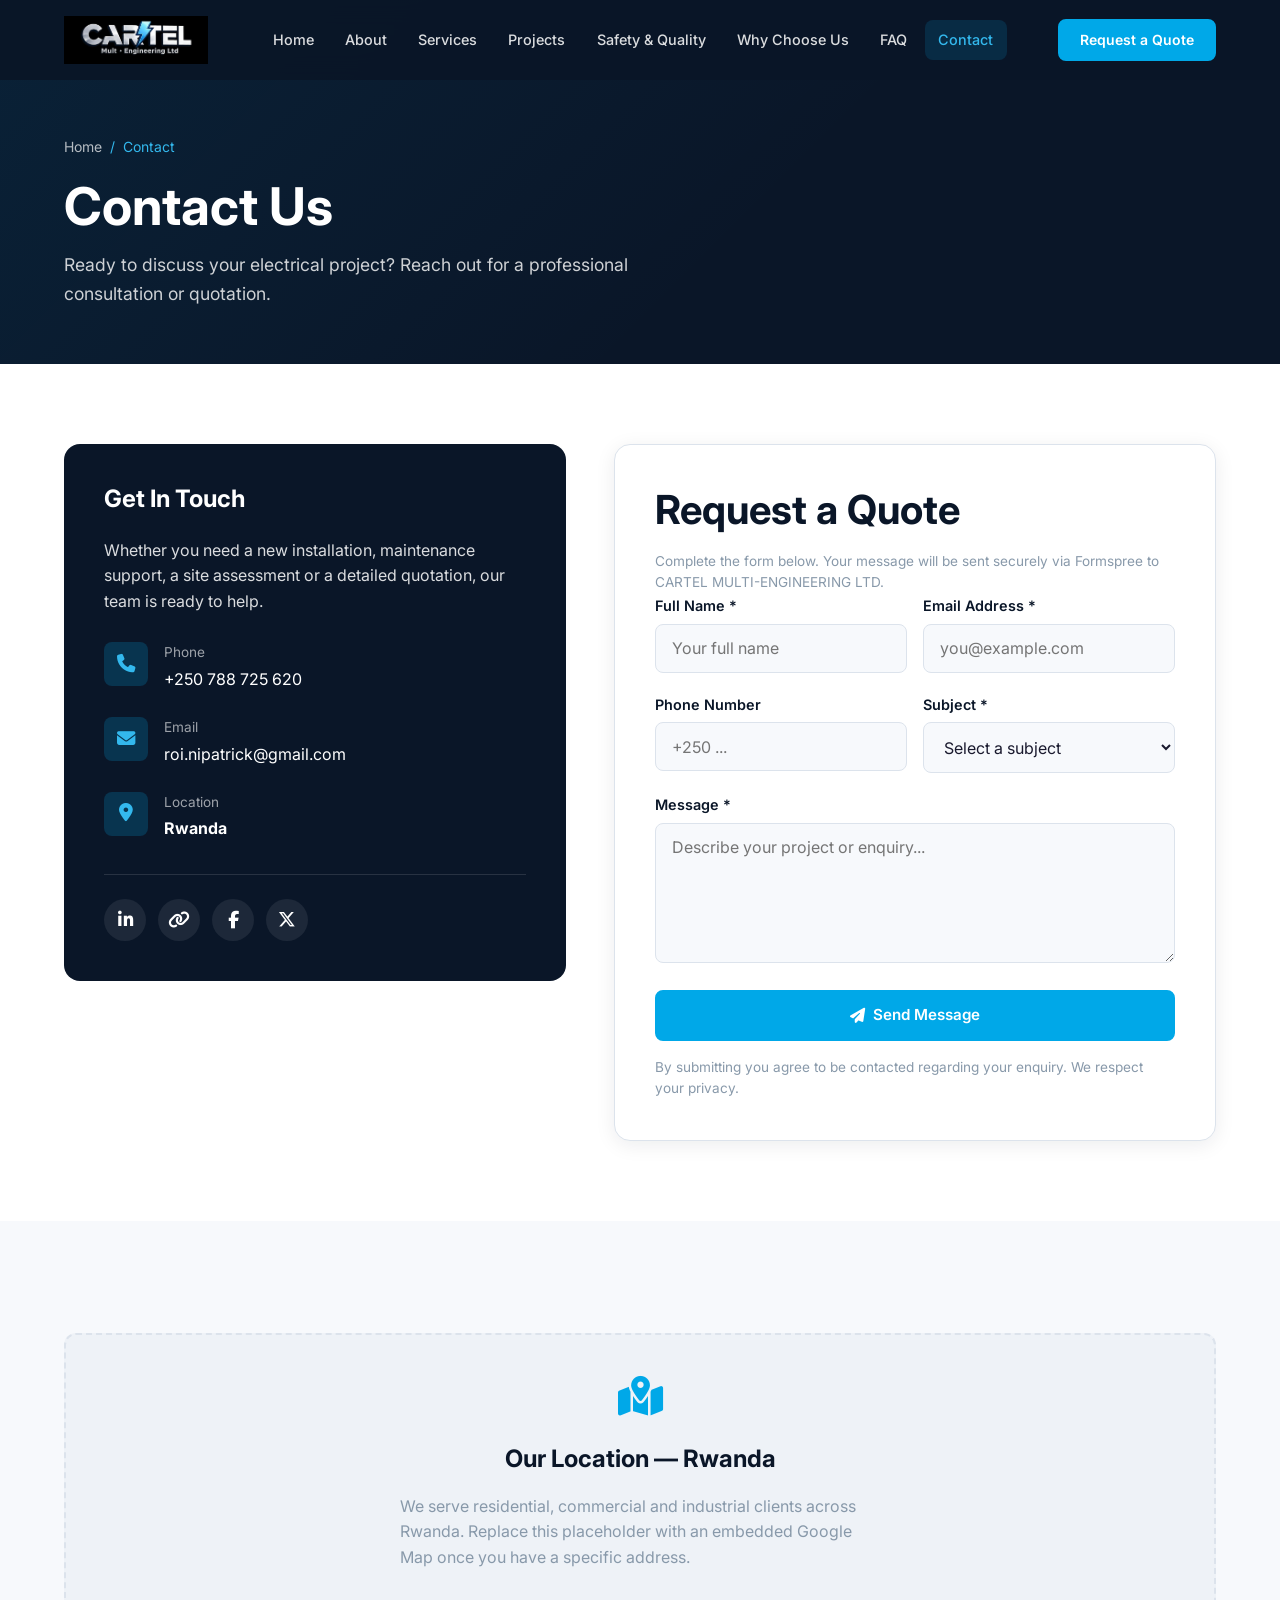
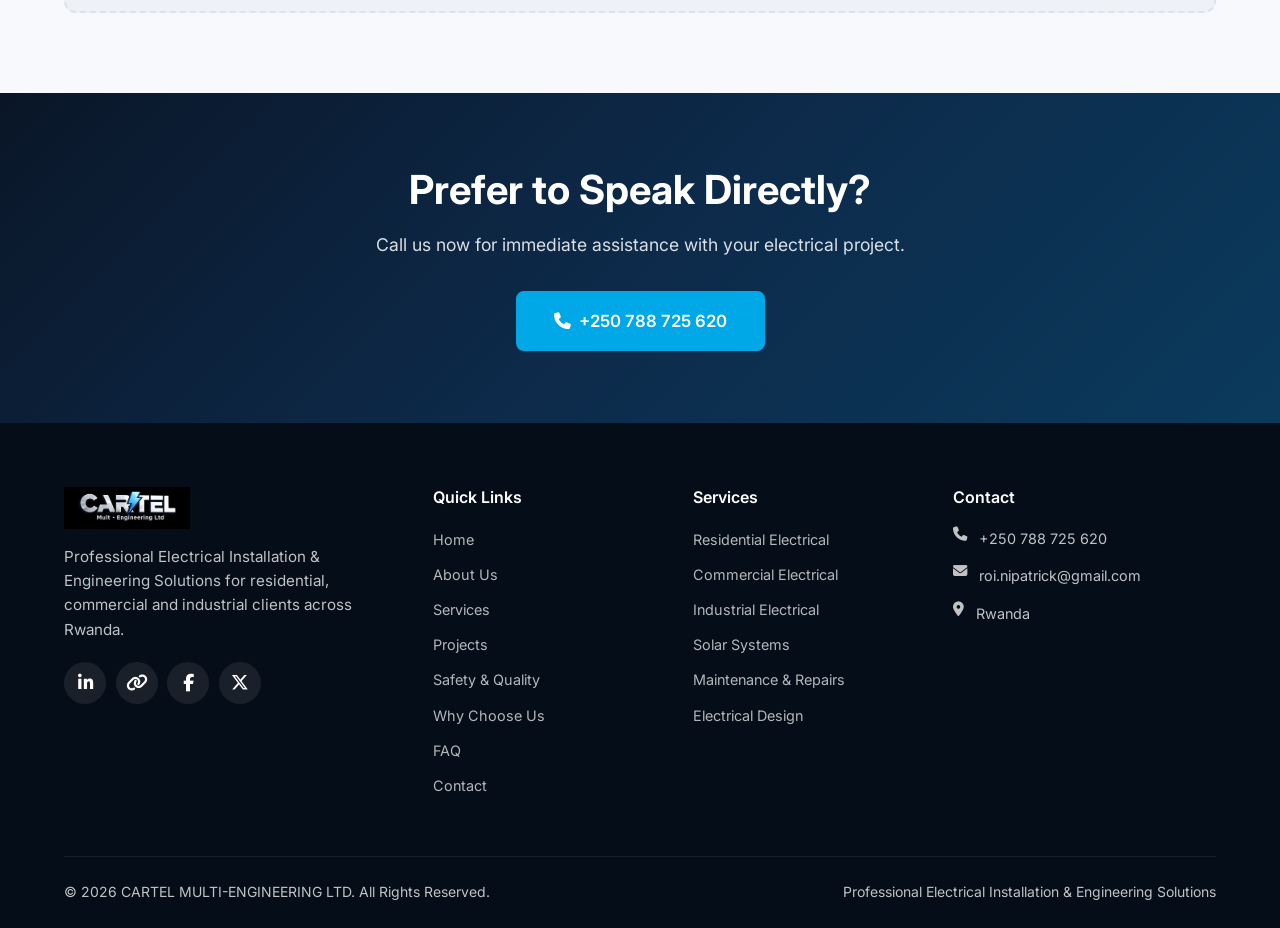
==== commit 06ac2874: "Add files via upload" ====
--- a/contact.html
+++ b/contact.html
@@ -113,9 +113,9 @@
           <!-- Contact Form -->
           <div class="contact-form fade-up">
             <h2 style="margin-bottom: 0.5rem;">Request a Quote</h2>
-            <p class="form-note">Complete the form below. This form is structured for later connection to a form service (Formspree, Netlify Forms, etc.). It currently validates locally only.</p>
-
-            <form id="contactForm" novalidate>
+            <p class="form-note">Complete the form below. Your message will be sent securely via Formspree to CARTEL MULTI-ENGINEERING LTD.</p>
+
+            <form id="contactForm" action="https://formspree.io/f/mkjnypjj" method="POST" novalidate>
               <div class="form-row">
                 <div class="form-group">
                   <label for="name">Full Name *</label>
